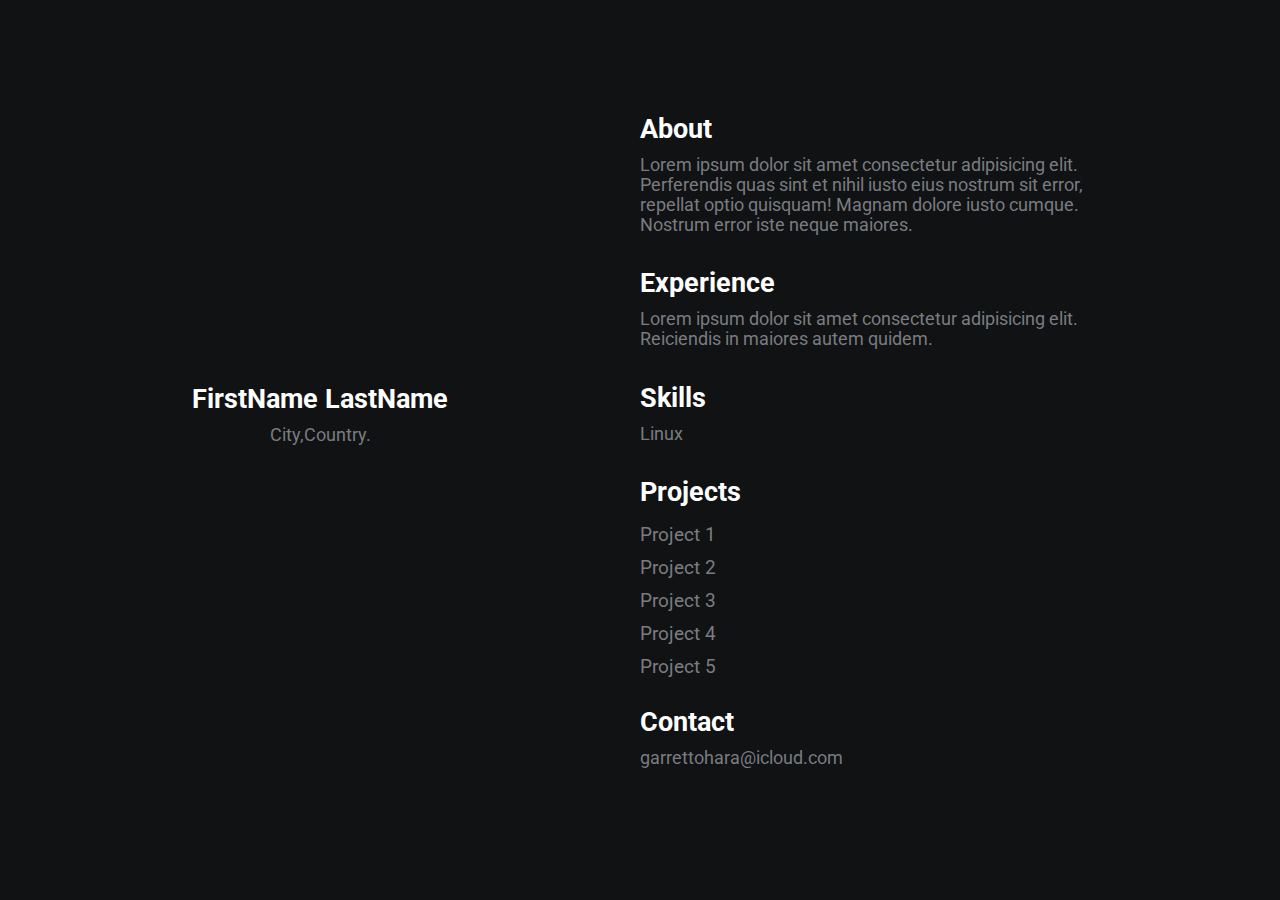
==== index.html @ 999d31fc "updated index.html" ====
<!DOCTYPE html>
<html lang="en">
<head>
    <meta charset="UTF-8">
    <meta name="viewport" content="width=device-width, initial-scale=1.0">
    <meta http-equiv="X-UA-Compatible" content="ie=edge">
    <link rel="stylesheet" href="https://use.fontawesome.com/releases/v5.4.1/css/all.css" integrity="sha384-5sAR7xN1Nv6T6+dT2mhtzEpVJvfS3NScPQTrOxhwjIuvcA67KV2R5Jz6kr4abQsz" crossorigin="anonymous">
    <link rel="stylesheet" href="style.css">
    <title>Your Name</title>
</head>
<body>
    <div class="grid-2">
        <div class="section-1">
            <i class="fas fa-code fa-5x white"></i>
            <h2>FirstName LastName</h2>
            <p>City,Country.</p>
            <a href="#"><i class="fab fa-twitter"></i></a>
            <a href="#"><i class="fab fa-linkedin"></i></a>
            <a href="#"><i class="fab fa-github"></i></a>
        </div>
        <div class="section-2">
            <h2>About</h2>
            <p>Lorem ipsum dolor sit amet consectetur adipisicing elit. Perferendis quas sint et nihil iusto eius nostrum sit error, repellat optio quisquam! Magnam dolore iusto cumque. Nostrum error iste neque maiores.</p>
            <h2>Experience</h2>
            <p>Lorem ipsum dolor sit amet consectetur adipisicing elit. Reiciendis in maiores autem quidem.</p>

            <h2>Skills</h2>
            <p>
                Linux
            </p>
            <h2>Projects</h2>
            <a href="#">Project 1</a>
            <a href="#">Project 2</a>
            <a href="#">Project 3</a>
            <a href="#">Project 4</a>
            <a href="#">Project 5</a>
            <h2>Contact</h2>
            <p>
                garrettohara@icloud.com
            </p>
        </div>
    </div>
</body>
</html>
---- style.css ----
/* global */
@import url('https://fonts.googleapis.com/css?family=Roboto');

.grid-2{
    display: grid;
    grid-template-columns: repeat(2,1fr);
}

body{
    margin: 0;
    padding: 0;
    font-family: 'Roboto', sans-serif;
    background-color: #101214;
    color: #7A7C80;

}

h2,.white{
    color: #fff;
}

a{
    color: #7A7C80;
    text-decoration: none;
}
/* section 1 */
.section-1{
    padding-top: 40vh;
    text-align: center;
}

.section-1 p{
    font-size: 1.1rem;
    padding-bottom: 10px;
    margin:0;
}

.section-1 h2{
    font-size: 1.7rem;
    margin-bottom: 10px;
}

.section-1 a{
    font-size: 1.5rem;
    padding: 10px;
}
/* section 2 */
.section-2{
    padding-top: 10vh;
    width: 70%;
}

.section-2 h2{
    font-size: 1.7rem;
    margin-bottom: 10px;
}

.section-2 p{
    font-size: 1.1rem;
    padding-bottom: 10px;
    margin:0;
}

.section-2 a{
    display: block;
    padding: 5px;
    font-size: 1.2rem;
    padding-left: 0;
    width: 100px;
}
/* animations / utilities */
.section-2 a:hover{
    font-size: 1.3rem;
    color: #fff;
    cursor: pointer;
    transition: 0.2s;
}

.section-1 a:hover{
    color: #fff;
    cursor: pointer;
    transition: 0.3s;
}

.white:hover{
    position: relative;
    padding-left: 10px;
}

/* media queres */
@media(max-width:780px){
    .grid-2{
        grid-template-columns: 1fr;
    }
    .section-1{
        padding:0;
        padding-top: 5rem;
    }
    .section-2{
        padding: 0;
        padding-left: 1.5rem;
        padding-top: 2rem;
    }
}
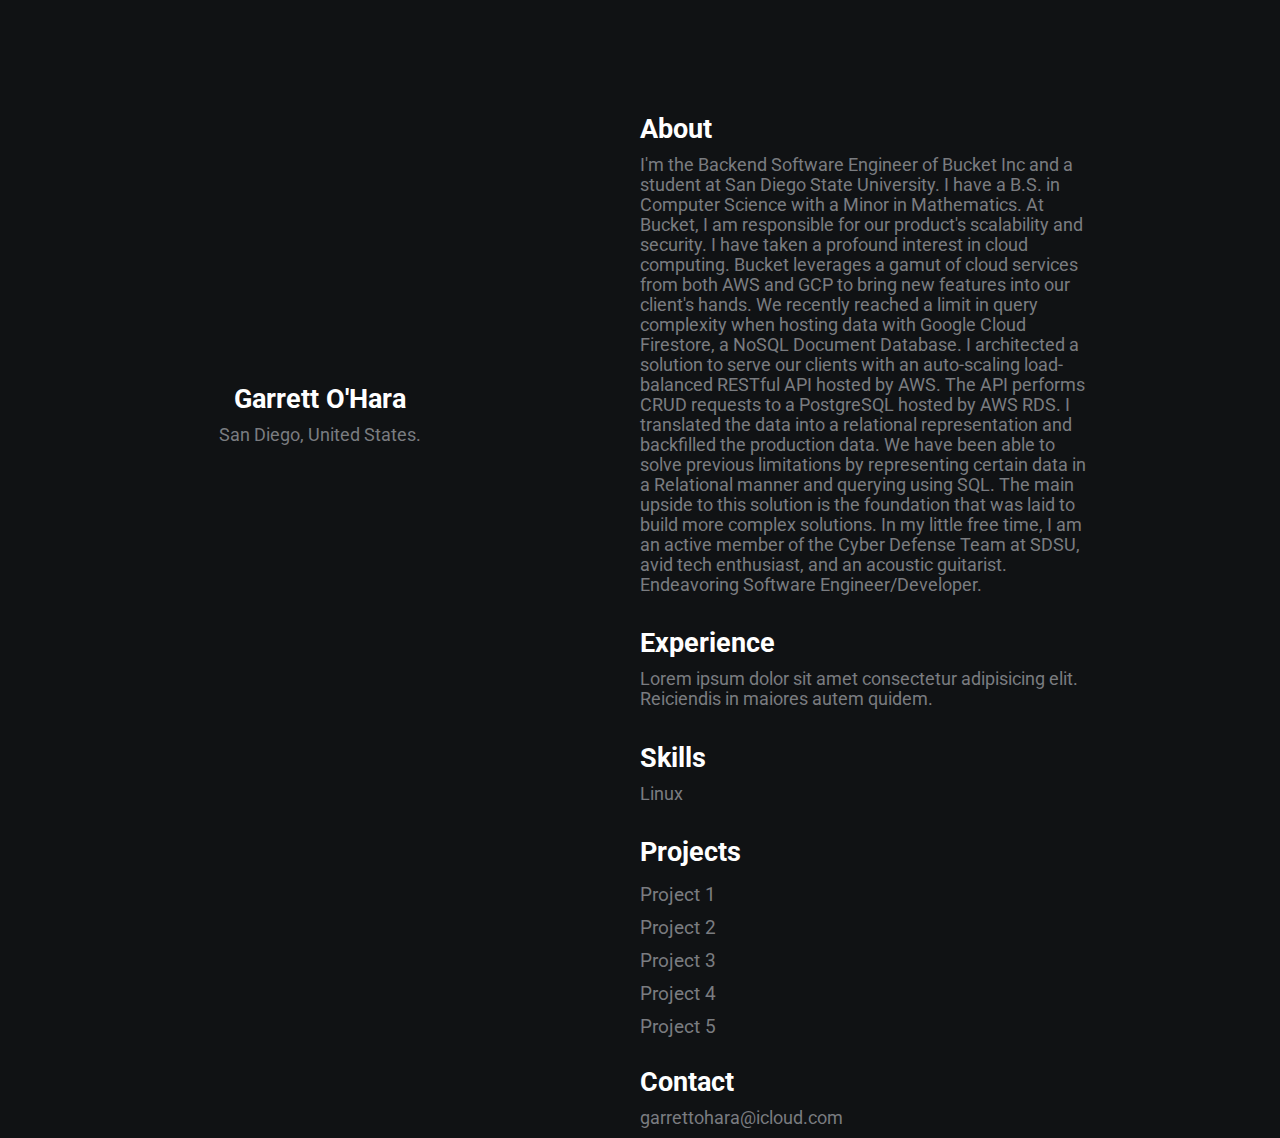
==== commit 59df9e04: "updated bio" ====
--- a/index.html
+++ b/index.html
@@ -12,15 +12,26 @@
     <div class="grid-2">
         <div class="section-1">
             <i class="fas fa-code fa-5x white"></i>
-            <h2>FirstName LastName</h2>
-            <p>City,Country.</p>
+            <h2>Garrett O'Hara</h2>
+            <p>San Diego, United States.</p>
             <a href="#"><i class="fab fa-twitter"></i></a>
             <a href="#"><i class="fab fa-linkedin"></i></a>
             <a href="#"><i class="fab fa-github"></i></a>
         </div>
         <div class="section-2">
             <h2>About</h2>
-            <p>Lorem ipsum dolor sit amet consectetur adipisicing elit. Perferendis quas sint et nihil iusto eius nostrum sit error, repellat optio quisquam! Magnam dolore iusto cumque. Nostrum error iste neque maiores.</p>
+            <p>
+I'm the Backend Software Engineer of Bucket Inc and a student at San Diego State University. I have a B.S. in Computer Science with a Minor in Mathematics.
+
+At Bucket, I am responsible for our product's scalability and security. I have taken a profound interest in cloud computing. Bucket leverages a gamut of cloud services from both AWS and GCP to bring new features into our client's hands. 
+
+We recently reached a limit in query complexity when hosting data with Google Cloud Firestore, a NoSQL Document Database. I architected a solution to serve our clients with an auto-scaling load-balanced RESTful API hosted by AWS. The API performs CRUD requests to a PostgreSQL hosted by AWS RDS. I translated the data into a relational representation and backfilled the production data. We have been able to solve previous limitations by representing certain data in a Relational manner and querying using SQL. The main upside to this solution is the foundation that was laid to build more complex solutions.
+
+ In my little free time, I am an active member of the Cyber Defense Team at SDSU, avid tech enthusiast, and an acoustic guitarist.
+
+Endeavoring Software Engineer/Developer.
+
+            </p>
             <h2>Experience</h2>
             <p>Lorem ipsum dolor sit amet consectetur adipisicing elit. Reiciendis in maiores autem quidem.</p>
 
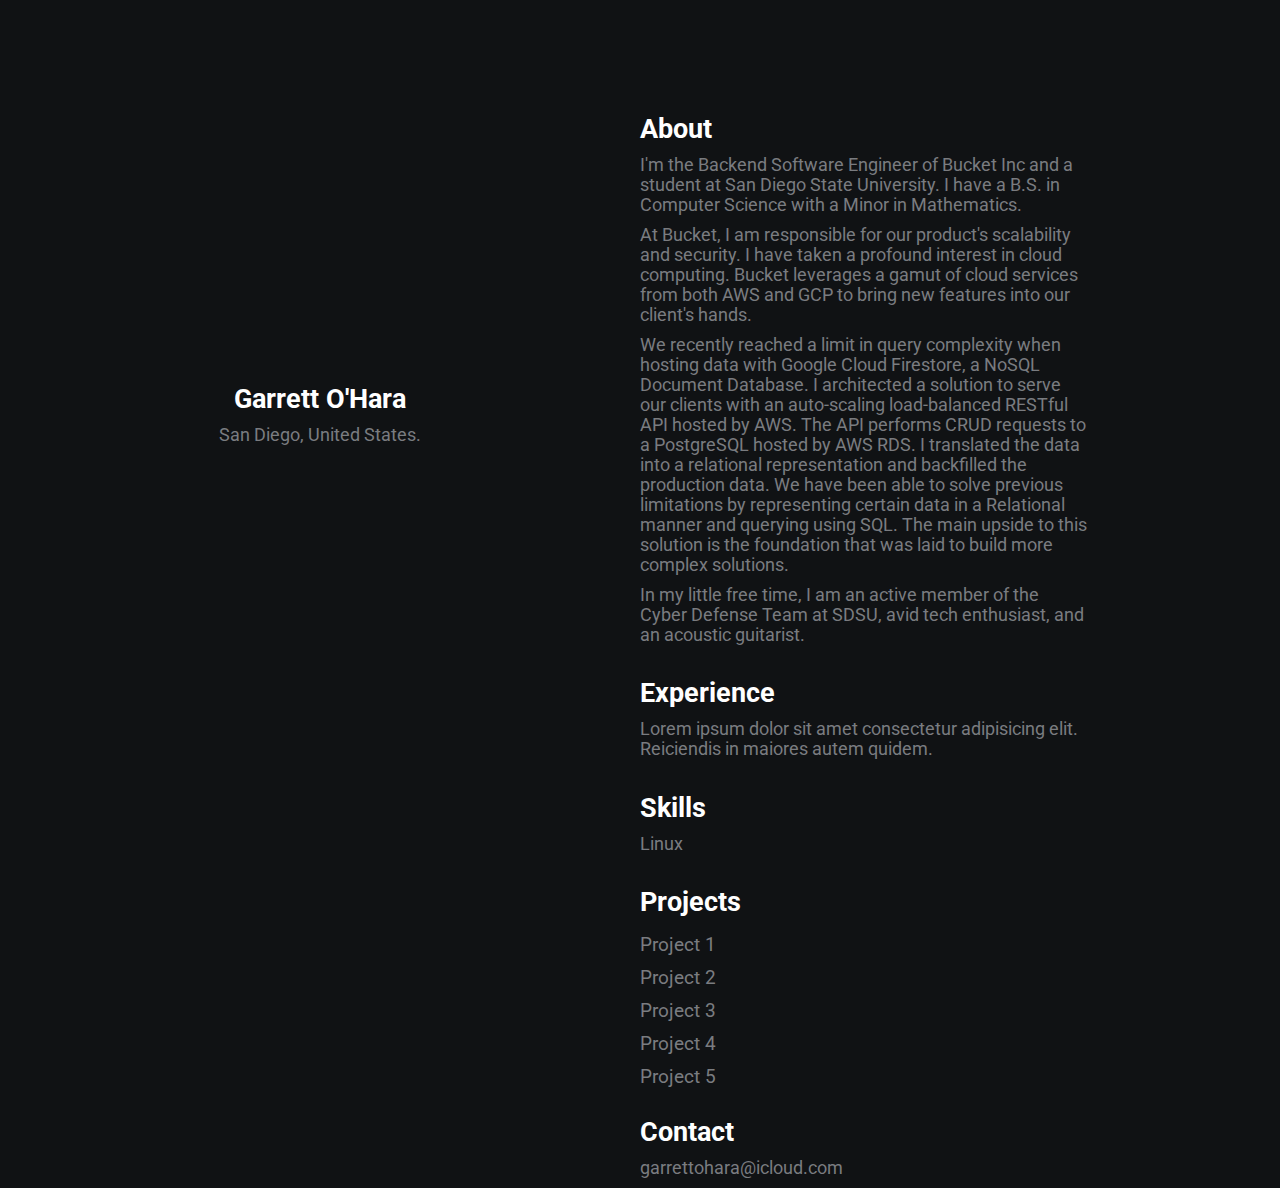
==== commit 856e5731: "updated bio" ====
--- a/index.html
+++ b/index.html
@@ -22,15 +22,12 @@
             <h2>About</h2>
             <p>
 I'm the Backend Software Engineer of Bucket Inc and a student at San Diego State University. I have a B.S. in Computer Science with a Minor in Mathematics.
-
+</p><p>
 At Bucket, I am responsible for our product's scalability and security. I have taken a profound interest in cloud computing. Bucket leverages a gamut of cloud services from both AWS and GCP to bring new features into our client's hands. 
-
+</p><p>
 We recently reached a limit in query complexity when hosting data with Google Cloud Firestore, a NoSQL Document Database. I architected a solution to serve our clients with an auto-scaling load-balanced RESTful API hosted by AWS. The API performs CRUD requests to a PostgreSQL hosted by AWS RDS. I translated the data into a relational representation and backfilled the production data. We have been able to solve previous limitations by representing certain data in a Relational manner and querying using SQL. The main upside to this solution is the foundation that was laid to build more complex solutions.
-
+</p><p>
  In my little free time, I am an active member of the Cyber Defense Team at SDSU, avid tech enthusiast, and an acoustic guitarist.
-
-Endeavoring Software Engineer/Developer.
-
             </p>
             <h2>Experience</h2>
             <p>Lorem ipsum dolor sit amet consectetur adipisicing elit. Reiciendis in maiores autem quidem.</p>
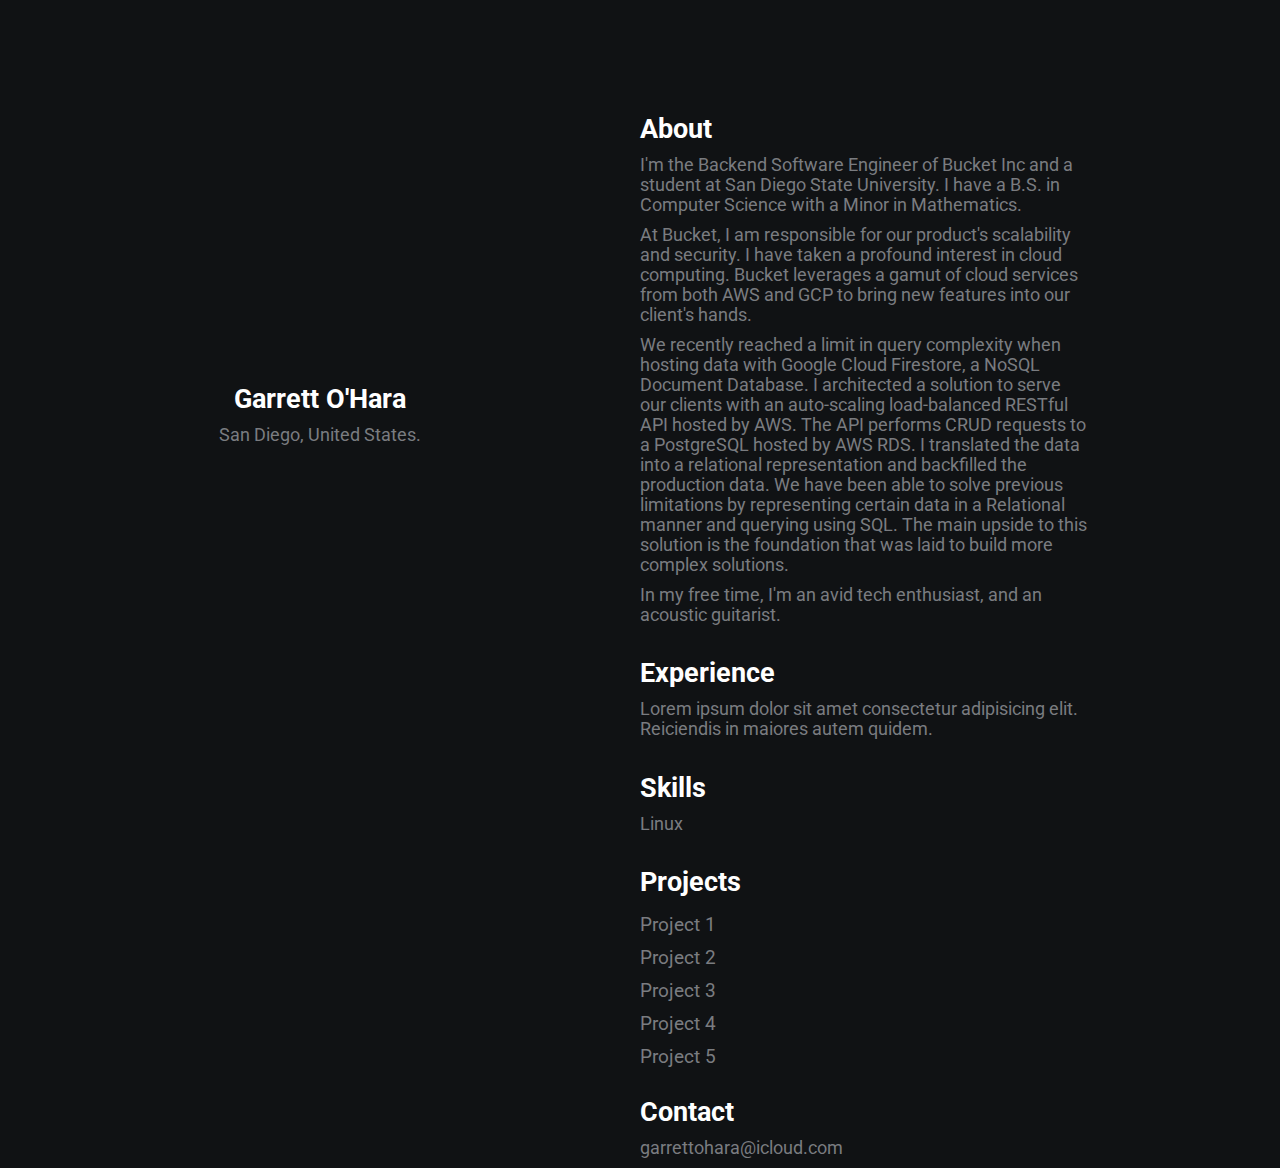
==== commit 2e9a1920: "updated bio" ====
--- a/index.html
+++ b/index.html
@@ -21,13 +21,16 @@
         <div class="section-2">
             <h2>About</h2>
             <p>
-I'm the Backend Software Engineer of Bucket Inc and a student at San Diego State University. I have a B.S. in Computer Science with a Minor in Mathematics.
-</p><p>
-At Bucket, I am responsible for our product's scalability and security. I have taken a profound interest in cloud computing. Bucket leverages a gamut of cloud services from both AWS and GCP to bring new features into our client's hands. 
-</p><p>
-We recently reached a limit in query complexity when hosting data with Google Cloud Firestore, a NoSQL Document Database. I architected a solution to serve our clients with an auto-scaling load-balanced RESTful API hosted by AWS. The API performs CRUD requests to a PostgreSQL hosted by AWS RDS. I translated the data into a relational representation and backfilled the production data. We have been able to solve previous limitations by representing certain data in a Relational manner and querying using SQL. The main upside to this solution is the foundation that was laid to build more complex solutions.
-</p><p>
- In my little free time, I am an active member of the Cyber Defense Team at SDSU, avid tech enthusiast, and an acoustic guitarist.
+                I'm the Backend Software Engineer of Bucket Inc and a student at San Diego State University. I have a B.S. in Computer Science with a Minor in Mathematics.
+            </p>
+            <p>
+                At Bucket, I am responsible for our product's scalability and security. I have taken a profound interest in cloud computing. Bucket leverages a gamut of cloud services from both AWS and GCP to bring new features into our client's hands. 
+            </p>
+            <p>
+                We recently reached a limit in query complexity when hosting data with Google Cloud Firestore, a NoSQL Document Database. I architected a solution to serve our clients with an auto-scaling load-balanced RESTful API hosted by AWS. The API performs CRUD requests to a PostgreSQL hosted by AWS RDS. I translated the data into a relational representation and backfilled the production data. We have been able to solve previous limitations by representing certain data in a Relational manner and querying using SQL. The main upside to this solution is the foundation that was laid to build more complex solutions.
+            </p>
+            <p>
+                In my free time, I'm an avid tech enthusiast, and an acoustic guitarist.
             </p>
             <h2>Experience</h2>
             <p>Lorem ipsum dolor sit amet consectetur adipisicing elit. Reiciendis in maiores autem quidem.</p>
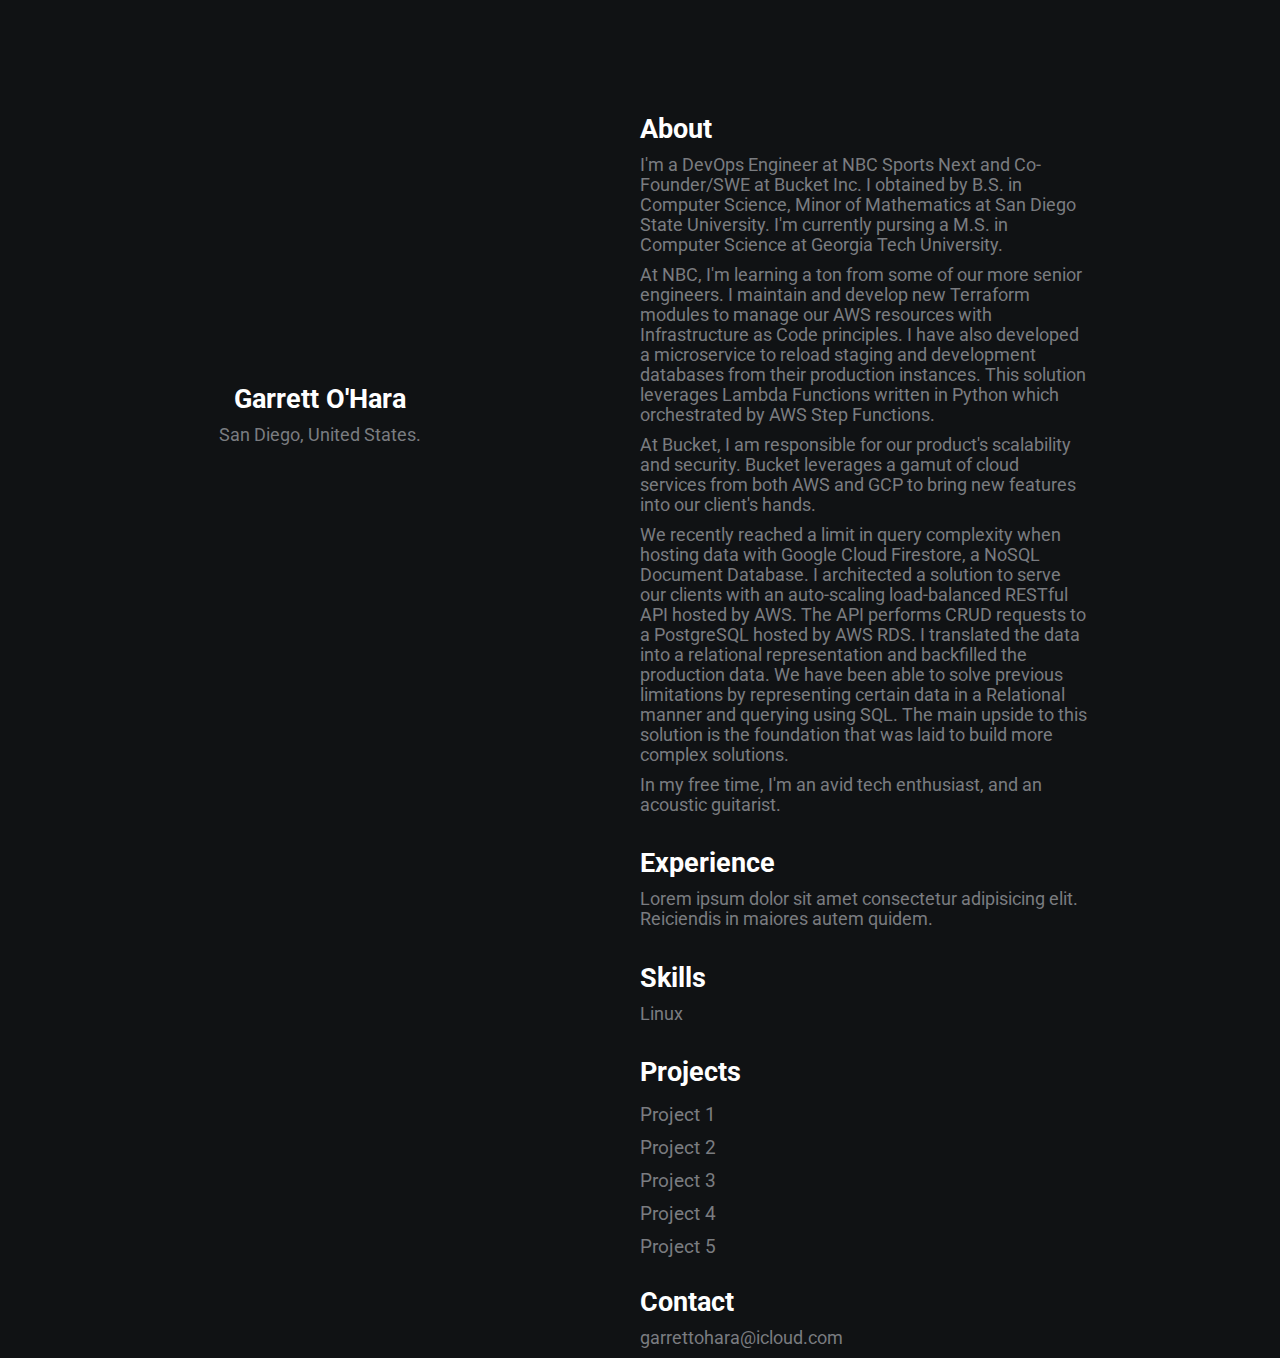
==== commit f78088f5: "updated bio" ====
--- a/index.html
+++ b/index.html
@@ -21,10 +21,16 @@
         <div class="section-2">
             <h2>About</h2>
             <p>
-                I'm the Backend Software Engineer of Bucket Inc and a student at San Diego State University. I have a B.S. in Computer Science with a Minor in Mathematics.
+                I'm a DevOps Engineer at NBC Sports Next and Co-Founder/SWE at Bucket Inc. I obtained by B.S. in Computer Science, Minor of Mathematics at San Diego State University. 
+                I'm currently pursing a M.S. in Computer Science at Georgia Tech University.
             </p>
             <p>
-                At Bucket, I am responsible for our product's scalability and security. I have taken a profound interest in cloud computing. Bucket leverages a gamut of cloud services from both AWS and GCP to bring new features into our client's hands. 
+                At NBC, I'm learning a ton from some of our more senior engineers. I maintain and develop new Terraform modules to manage our AWS resources with Infrastructure as Code principles.
+                I have also developed a microservice to reload staging and development databases from their production instances. This solution leverages Lambda Functions written in Python which
+                orchestrated by AWS Step Functions.
+            </p>
+            <p>
+                At Bucket, I am responsible for our product's scalability and security. Bucket leverages a gamut of cloud services from both AWS and GCP to bring new features into our client's hands. 
             </p>
             <p>
                 We recently reached a limit in query complexity when hosting data with Google Cloud Firestore, a NoSQL Document Database. I architected a solution to serve our clients with an auto-scaling load-balanced RESTful API hosted by AWS. The API performs CRUD requests to a PostgreSQL hosted by AWS RDS. I translated the data into a relational representation and backfilled the production data. We have been able to solve previous limitations by representing certain data in a Relational manner and querying using SQL. The main upside to this solution is the foundation that was laid to build more complex solutions.
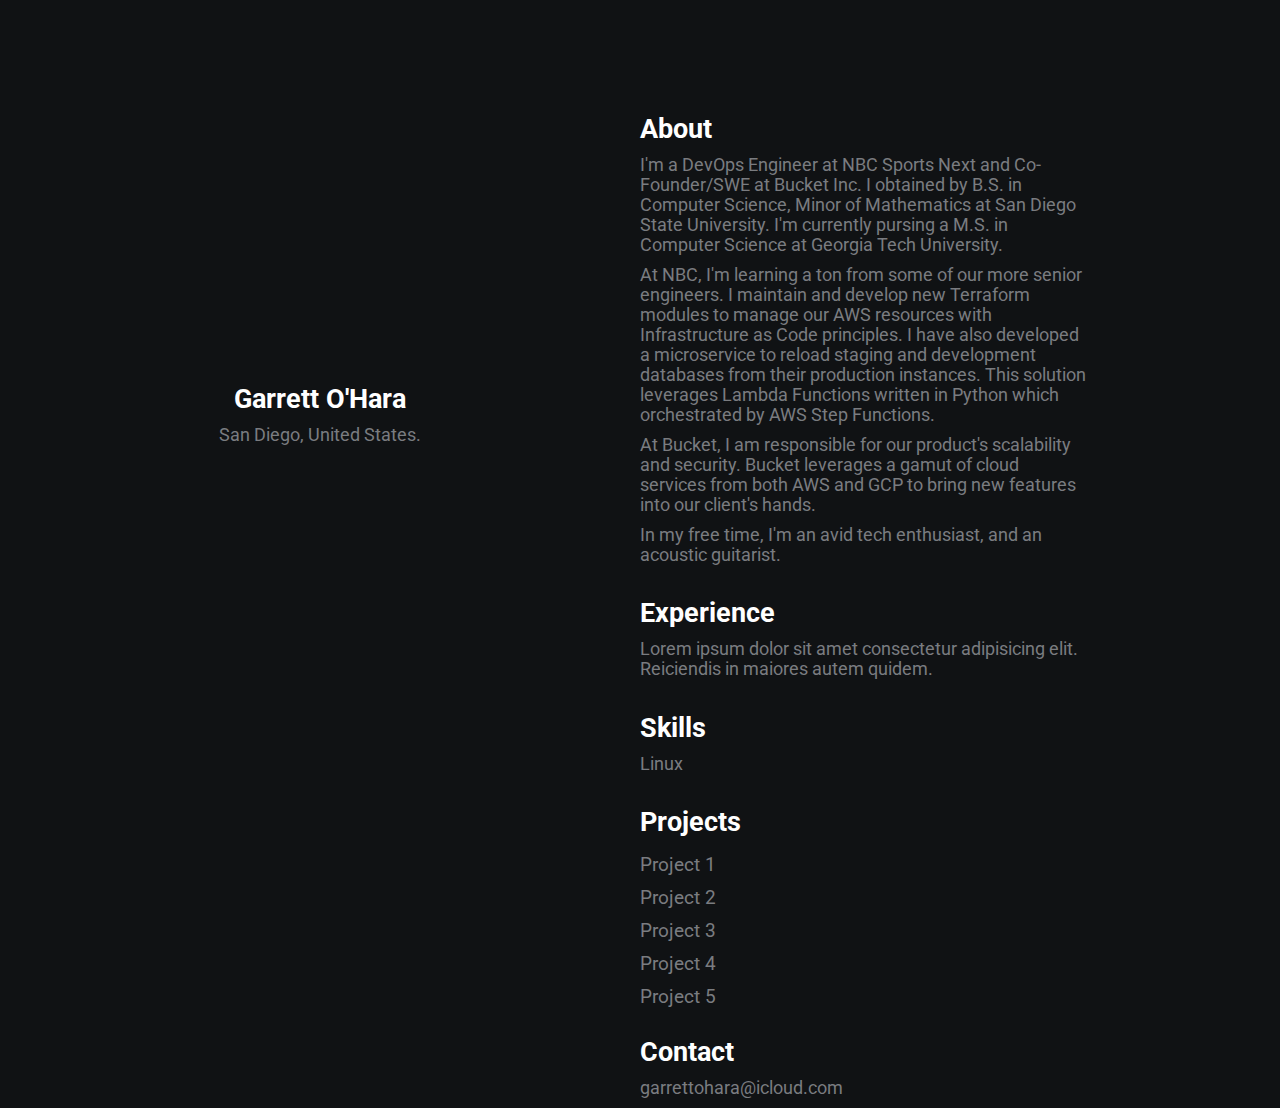
==== commit 09a6ce72: "updated bio" ====
--- a/index.html
+++ b/index.html
@@ -6,7 +6,7 @@
     <meta http-equiv="X-UA-Compatible" content="ie=edge">
     <link rel="stylesheet" href="https://use.fontawesome.com/releases/v5.4.1/css/all.css" integrity="sha384-5sAR7xN1Nv6T6+dT2mhtzEpVJvfS3NScPQTrOxhwjIuvcA67KV2R5Jz6kr4abQsz" crossorigin="anonymous">
     <link rel="stylesheet" href="style.css">
-    <title>Your Name</title>
+    <title>Garrett O'Hara</title>
 </head>
 <body>
     <div class="grid-2">
@@ -14,9 +14,9 @@
             <i class="fas fa-code fa-5x white"></i>
             <h2>Garrett O'Hara</h2>
             <p>San Diego, United States.</p>
-            <a href="#"><i class="fab fa-twitter"></i></a>
-            <a href="#"><i class="fab fa-linkedin"></i></a>
-            <a href="#"><i class="fab fa-github"></i></a>
+            <a href="https://www.linkedin.com/in/garrettohara/"><i class="fab fa-linkedin"></i></a>
+            <a href="https://github.com/garrettohara"><i class="fab fa-github"></i></a>
+            <a href="https://leetcode.com/garrettohara/"><i class="fab fa-leetcode"></i></a>
         </div>
         <div class="section-2">
             <h2>About</h2>
@@ -32,14 +32,16 @@
             <p>
                 At Bucket, I am responsible for our product's scalability and security. Bucket leverages a gamut of cloud services from both AWS and GCP to bring new features into our client's hands. 
             </p>
-            <p>
+            <!-- <p>
                 We recently reached a limit in query complexity when hosting data with Google Cloud Firestore, a NoSQL Document Database. I architected a solution to serve our clients with an auto-scaling load-balanced RESTful API hosted by AWS. The API performs CRUD requests to a PostgreSQL hosted by AWS RDS. I translated the data into a relational representation and backfilled the production data. We have been able to solve previous limitations by representing certain data in a Relational manner and querying using SQL. The main upside to this solution is the foundation that was laid to build more complex solutions.
-            </p>
+            </p> -->
             <p>
                 In my free time, I'm an avid tech enthusiast, and an acoustic guitarist.
             </p>
             <h2>Experience</h2>
-            <p>Lorem ipsum dolor sit amet consectetur adipisicing elit. Reiciendis in maiores autem quidem.</p>
+            <p>
+                Lorem ipsum dolor sit amet consectetur adipisicing elit. Reiciendis in maiores autem quidem.
+            </p>
 
             <h2>Skills</h2>
             <p>
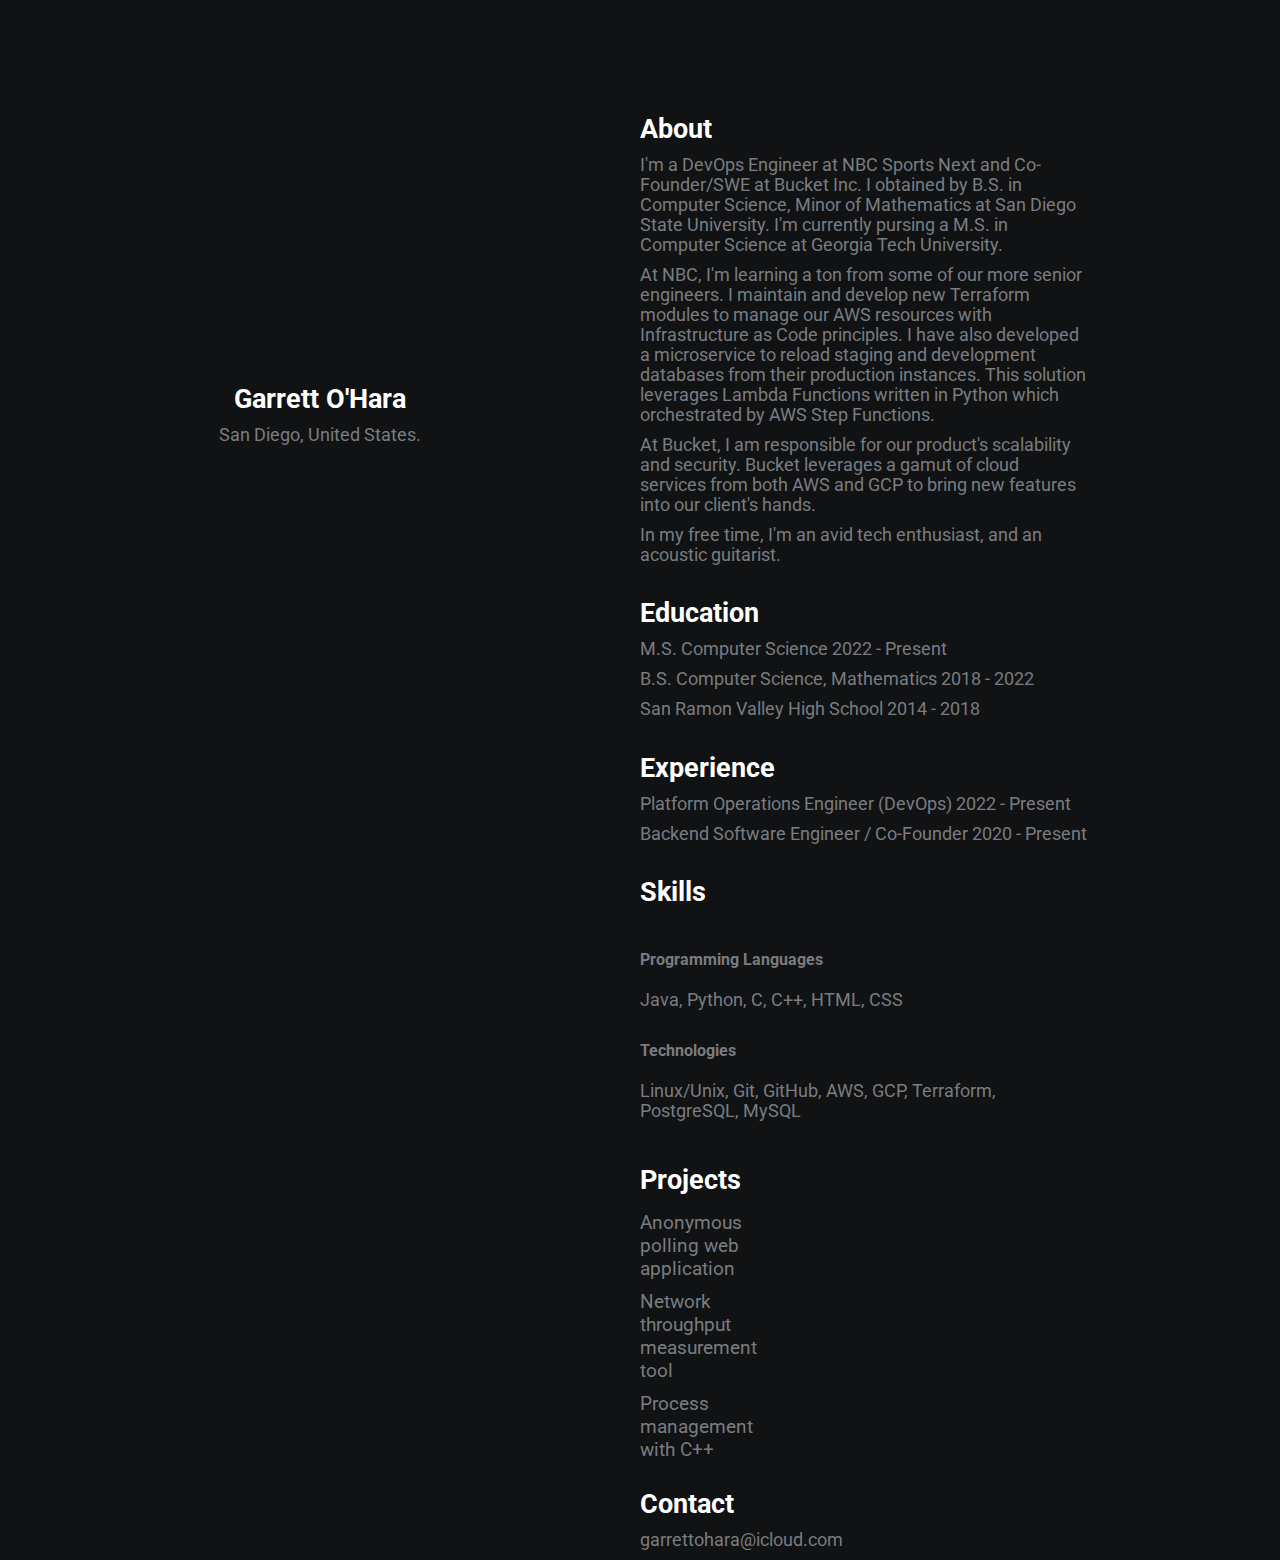
==== commit 757c4a65: "updated bio" ====
--- a/index.html
+++ b/index.html
@@ -16,9 +16,11 @@
             <p>San Diego, United States.</p>
             <a href="https://www.linkedin.com/in/garrettohara/"><i class="fab fa-linkedin"></i></a>
             <a href="https://github.com/garrettohara"><i class="fab fa-github"></i></a>
-            <a href="https://leetcode.com/garrettohara/"><i class="fab fa-leetcode"></i></a>
+            <!-- <a href="https://leetcode.com/garrettohara/"><i class="fab fa-leetcode"></i></a> -->
         </div>
         <div class="section-2">
+            
+            
             <h2>About</h2>
             <p>
                 I'm a DevOps Engineer at NBC Sports Next and Co-Founder/SWE at Bucket Inc. I obtained by B.S. in Computer Science, Minor of Mathematics at San Diego State University. 
@@ -38,21 +40,48 @@
             <p>
                 In my free time, I'm an avid tech enthusiast, and an acoustic guitarist.
             </p>
+            
+            
+            <h2>Education</h2>
+            <p>
+                M.S. Computer Science                   2022 - Present
+            </p>
+            <p>
+                B.S. Computer Science, Mathematics      2018 - 2022
+            </p>
+            <p>
+                San Ramon Valley High School            2014 - 2018
+            </p>
+
+            
             <h2>Experience</h2>
             <p>
-                Lorem ipsum dolor sit amet consectetur adipisicing elit. Reiciendis in maiores autem quidem.
+                Platform Operations Engineer (DevOps)       2022 - Present
             </p>
-
+            <p>
+                Backend Software Engineer / Co-Founder      2020 - Present
+            </p>
+            
+            
             <h2>Skills</h2>
             <p>
-                Linux
+                <h4>Programming Languages</h4>
+                <p>
+                    Java, Python, C, C++, HTML, CSS
+                </p>
+                <h4>Technologies</h4>
+                <p>
+                    Linux/Unix, Git, GitHub, AWS, GCP, Terraform, PostgreSQL, MySQL
+                </p>
             </p>
+            
+            
             <h2>Projects</h2>
-            <a href="#">Project 1</a>
-            <a href="#">Project 2</a>
-            <a href="#">Project 3</a>
-            <a href="#">Project 4</a>
-            <a href="#">Project 5</a>
+            <a href="https://github.com/GarrettOHara/WebApplication">Anonymous polling web application</a>
+            <a href="https://github.com/GarrettOHara/NetworkThroughputMeasureTool">Network throughput measurement tool</a>
+            <a href="https://github.com/GarrettOHara/ProcessManagement/tree/master/Resources">Process management with C++</a>
+        
+            
             <h2>Contact</h2>
             <p>
                 garrettohara@icloud.com
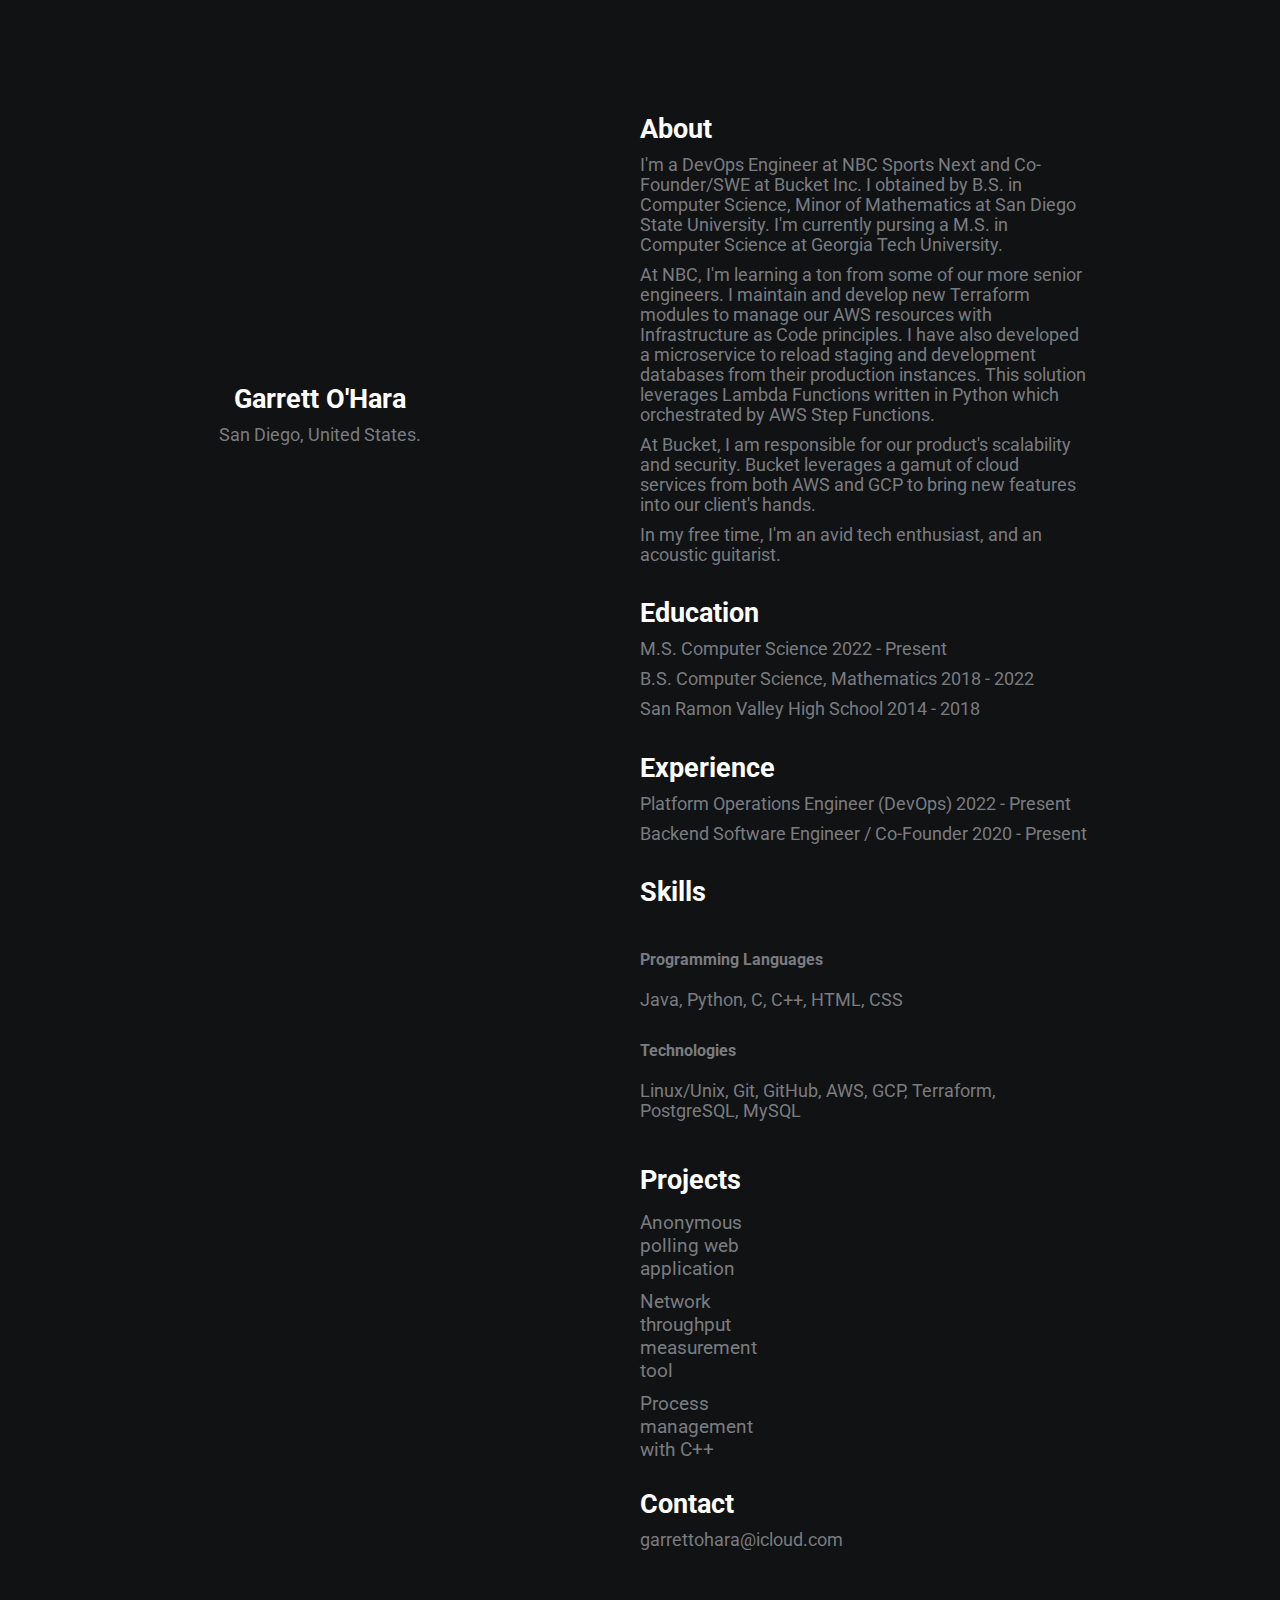
==== commit ece45d58: "Adding compound interest calculator" ====
--- a/index.html
+++ b/index.html
@@ -1,13 +1,16 @@
 <!DOCTYPE html>
 <html lang="en">
+
 <head>
     <meta charset="UTF-8">
     <meta name="viewport" content="width=device-width, initial-scale=1.0">
     <meta http-equiv="X-UA-Compatible" content="ie=edge">
-    <link rel="stylesheet" href="https://use.fontawesome.com/releases/v5.4.1/css/all.css" integrity="sha384-5sAR7xN1Nv6T6+dT2mhtzEpVJvfS3NScPQTrOxhwjIuvcA67KV2R5Jz6kr4abQsz" crossorigin="anonymous">
+    <link rel="stylesheet" href="https://use.fontawesome.com/releases/v5.4.1/css/all.css"
+        integrity="sha384-5sAR7xN1Nv6T6+dT2mhtzEpVJvfS3NScPQTrOxhwjIuvcA67KV2R5Jz6kr4abQsz" crossorigin="anonymous">
     <link rel="stylesheet" href="style.css">
     <title>Garrett O'Hara</title>
 </head>
+
 <body>
     <div class="grid-2">
         <div class="section-1">
@@ -19,20 +22,24 @@
             <!-- <a href="https://leetcode.com/garrettohara/"><i class="fab fa-leetcode"></i></a> -->
         </div>
         <div class="section-2">
-            
-            
+
+
             <h2>About</h2>
             <p>
-                I'm a DevOps Engineer at NBC Sports Next and Co-Founder/SWE at Bucket Inc. I obtained by B.S. in Computer Science, Minor of Mathematics at San Diego State University. 
+                I'm a DevOps Engineer at NBC Sports Next and Co-Founder/SWE at Bucket Inc. I obtained by B.S. in
+                Computer Science, Minor of Mathematics at San Diego State University.
                 I'm currently pursing a M.S. in Computer Science at Georgia Tech University.
             </p>
             <p>
-                At NBC, I'm learning a ton from some of our more senior engineers. I maintain and develop new Terraform modules to manage our AWS resources with Infrastructure as Code principles.
-                I have also developed a microservice to reload staging and development databases from their production instances. This solution leverages Lambda Functions written in Python which
+                At NBC, I'm learning a ton from some of our more senior engineers. I maintain and develop new Terraform
+                modules to manage our AWS resources with Infrastructure as Code principles.
+                I have also developed a microservice to reload staging and development databases from their production
+                instances. This solution leverages Lambda Functions written in Python which
                 orchestrated by AWS Step Functions.
             </p>
             <p>
-                At Bucket, I am responsible for our product's scalability and security. Bucket leverages a gamut of cloud services from both AWS and GCP to bring new features into our client's hands. 
+                At Bucket, I am responsible for our product's scalability and security. Bucket leverages a gamut of
+                cloud services from both AWS and GCP to bring new features into our client's hands.
             </p>
             <!-- <p>
                 We recently reached a limit in query complexity when hosting data with Google Cloud Firestore, a NoSQL Document Database. I architected a solution to serve our clients with an auto-scaling load-balanced RESTful API hosted by AWS. The API performs CRUD requests to a PostgreSQL hosted by AWS RDS. I translated the data into a relational representation and backfilled the production data. We have been able to solve previous limitations by representing certain data in a Relational manner and querying using SQL. The main upside to this solution is the foundation that was laid to build more complex solutions.
@@ -40,48 +47,50 @@
             <p>
                 In my free time, I'm an avid tech enthusiast, and an acoustic guitarist.
             </p>
-            
-            
+
+
             <h2>Education</h2>
             <p>
-                M.S. Computer Science                   2022 - Present
+                M.S. Computer Science 2022 - Present
             </p>
             <p>
-                B.S. Computer Science, Mathematics      2018 - 2022
+                B.S. Computer Science, Mathematics 2018 - 2022
             </p>
             <p>
-                San Ramon Valley High School            2014 - 2018
+                San Ramon Valley High School 2014 - 2018
             </p>
 
-            
+
             <h2>Experience</h2>
             <p>
-                Platform Operations Engineer (DevOps)       2022 - Present
+                Platform Operations Engineer (DevOps) 2022 - Present
             </p>
             <p>
-                Backend Software Engineer / Co-Founder      2020 - Present
+                Backend Software Engineer / Co-Founder 2020 - Present
             </p>
-            
-            
+
+
             <h2>Skills</h2>
             <p>
-                <h4>Programming Languages</h4>
-                <p>
-                    Java, Python, C, C++, HTML, CSS
-                </p>
-                <h4>Technologies</h4>
-                <p>
-                    Linux/Unix, Git, GitHub, AWS, GCP, Terraform, PostgreSQL, MySQL
-                </p>
+            <h4>Programming Languages</h4>
+            <p>
+                Java, Python, C, C++, HTML, CSS
             </p>
-            
-            
+            <h4>Technologies</h4>
+            <p>
+                Linux/Unix, Git, GitHub, AWS, GCP, Terraform, PostgreSQL, MySQL
+            </p>
+            </p>
+
+
             <h2>Projects</h2>
             <a href="https://github.com/GarrettOHara/WebApplication">Anonymous polling web application</a>
-            <a href="https://github.com/GarrettOHara/NetworkThroughputMeasureTool">Network throughput measurement tool</a>
-            <a href="https://github.com/GarrettOHara/ProcessManagement/tree/master/Resources">Process management with C++</a>
-        
-            
+            <a href="https://github.com/GarrettOHara/NetworkThroughputMeasureTool">Network throughput measurement
+                tool</a>
+            <a href="https://github.com/GarrettOHara/ProcessManagement/tree/master/Resources">Process management with
+                C++</a>
+
+
             <h2>Contact</h2>
             <p>
                 garrettohara@icloud.com
@@ -89,4 +98,8 @@
         </div>
     </div>
 </body>
-</html>
+
+<!-- Add whitespace after the chart -->
+<div style="height: 200px;"></div>
+
+</html>